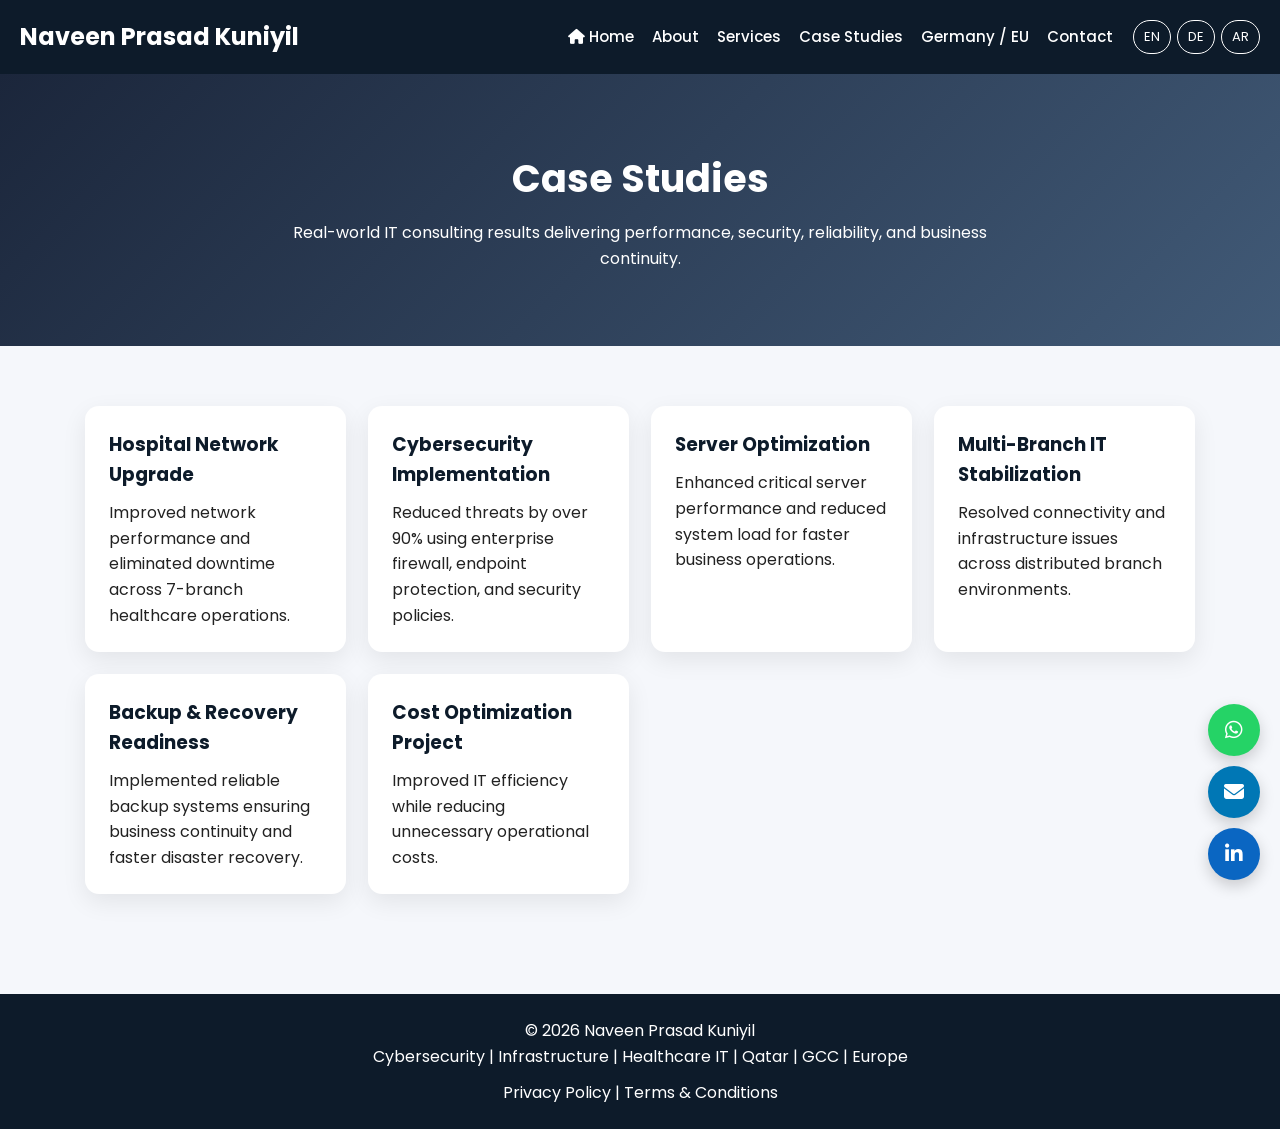
==== case-studies.html @ 9c6ae9d0 "Update case-studies.html" ====
<!DOCTYPE html>
<html lang="en">
<head>

<meta charset="UTF-8">
<meta name="viewport" content="width=device-width, initial-scale=1.0">

<title>Case Studies | Naveen Prasad Kuniyil</title>

<meta name="description" content="Real IT consulting case studies including cybersecurity, healthcare IT, and infrastructure projects.">

<link href="https://fonts.googleapis.com/css2?family=Poppins:wght@300;400;600;700&display=swap" rel="stylesheet">
<link rel="stylesheet" href="https://cdnjs.cloudflare.com/ajax/libs/font-awesome/6.5.0/css/all.min.css">

<!-- GOOGLE ANALYTICS -->
<script async src="https://www.googletagmanager.com/gtag/js?id=G-91E7ZZQW8B"></script>
<script>
window.dataLayer = window.da2026taLayer || [];
function gtag(){dataLayer.push(arguments);}
gtag('js', new Date());
gtag('config', 'G-91E7ZZQW8B');
</script>

<style>
*{
margin:0;
padding:0;
box-sizing:border-box;
font-family:Poppins,sans-serif;
}

body{
background:#f5f7fb;
color:#222;
line-height:1.6;
}

/* HEADER */
header{
background:#0d1b2a;
color:#fff;
padding:18px 20px;
display:flex;
justify-content:space-between;
align-items:center;
flex-wrap:wrap;
gap:15px;
}

.brand{
font-size:24px;
font-weight:700;
white-space:nowrap;
}

.header-right{
display:flex;
align-items:center;
gap:20px;
margin-left:auto;
}

nav{
display:flex;
align-items:center;
gap:18px;
}

nav a{
color:#fff;
text-decoration:none;
font-weight:500;
font-size:15px;
transition:0.3s;
}

nav a:hover{
color:#00b4d8;
}

.lang-switch{
display:flex;
gap:6px;
}

.lang-switch button{
background:transparent;
border:1px solid #fff;
color:#fff;
padding:6px 10px;
border-radius:20px;
cursor:pointer;
font-size:13px;
}

.lang-switch button:hover{
background:#fff;
color:#0d1b2a;
}

.menu-toggle{
display:none;
font-size:26px;
cursor:pointer;
color:#fff;
}

/* HERO */
.hero{
background:linear-gradient(135deg,#1b263b,#415a77);
color:#fff;
padding:75px 20px;
text-align:center;
}

.hero h1{
font-size:38px;
margin-bottom:10px;
}

.hero p{
max-width:760px;
margin:auto;
}

/* SECTION */
.section{
padding:60px 20px;
max-width:1150px;
margin:auto;
}

.cards{
display:grid;
grid-template-columns:repeat(auto-fit,minmax(260px,1fr));
gap:22px;
}

.card{
background:#fff;
padding:24px;
border-radius:14px;
box-shadow:0 8px 25px rgba(0,0,0,0.08);
}

.card h3{
margin-bottom:10px;
color:#0d1b2a;
}

/* FLOAT ICONS */
.float-icons{
position:fixed;
bottom:20px;
right:20px;
display:flex;
flex-direction:column;
gap:10px;
z-index:999;
}

.float-icons a{
width:52px;
height:52px;
display:flex;
align-items:center;
justify-content:center;
border-radius:50%;
color:#fff;
font-size:20px;
text-decoration:none;
box-shadow:0 6px 15px rgba(0,0,0,0.18);
}

.whatsapp{background:#25D366;}
.email{background:#0077b5;}
.linkedin{background:#0A66C2;}

/* FOOTER */
footer{
background:#0d1b2a;
color:#fff;
text-align:center;
padding:24px 20px;
margin-top:40px;
}

/* MOBILE */
@media(max-width:768px){

.menu-toggle{
display:block;
margin-left:auto;
}

.header-right{
width:100%;
display:block;
}

nav{
display:none;
flex-direction:column;
width:100%;
background:#0d1b2a;
padding:10px 0;
margin-top:10px;
}

nav.active{
display:flex;
}

nav a{
padding:10px;
text-align:center;
width:100%;
}

.lang-switch{
margin-top:10px;
justify-content:center;
}

.hero{
padding:55px 15px;
}

.hero h1{
font-size:28px;
}

.section{
padding:40px 15px;
}

.cards{
grid-template-columns:1fr;
}
}

/* RTL */
body[dir="rtl"]{
direction:rtl;
text-align:right;
}
</style>

</head>

<body>

<header>

<div class="brand">Naveen Prasad Kuniyil</div>

<div class="menu-toggle" onclick="toggleMenu()">
<i class="fas fa-bars"></i>
</div>

<div class="header-right">

<nav id="navMenu">
<a href="index.html"><i class="fas fa-home"></i> Home</a>
<a href="index.html#about">About</a>
<a href="services.html">Services</a>
<a href="case-studies.html">Case Studies</a>
<a href="germany.html">Germany / EU</a>
<a href="contact.html">Contact</a>
</nav>

<div class="lang-switch">
<button onclick="setLang('en')">EN</button>
<button onclick="setLang('de')">DE</button>
<button onclick="setLang('ar')">AR</button>
</div>

</div>

</header>

<!-- HERO -->
<section class="hero">

<h1>Case Studies</h1>

<p>
Real-world IT consulting results delivering performance,
security, reliability, and business continuity.
</p>

</section>

<!-- CASE STUDIES -->
<section class="section">

<div class="cards">

<div class="card">
<h3>Hospital Network Upgrade</h3>
<p>
Improved network performance and eliminated downtime across
7-branch healthcare operations.
</p>
</div>

<div class="card">
<h3>Cybersecurity Implementation</h3>
<p>
Reduced threats by over 90% using enterprise firewall,
endpoint protection, and security policies.
</p>
</div>

<div class="card">
<h3>Server Optimization</h3>
<p>
Enhanced critical server performance and reduced system load
for faster business operations.
</p>
</div>

<div class="card">
<h3>Multi-Branch IT Stabilization</h3>
<p>
Resolved connectivity and infrastructure issues across distributed
branch environments.
</p>
</div>

<div class="card">
<h3>Backup & Recovery Readiness</h3>
<p>
Implemented reliable backup systems ensuring business continuity
and faster disaster recovery.
</p>
</div>

<div class="card">
<h3>Cost Optimization Project</h3>
<p>
Improved IT efficiency while reducing unnecessary operational costs.
</p>
</div>

</div>

</section>

<!-- FLOAT ICONS -->
<div class="float-icons">

<a href="https://wa.me/97433990879?text=Hello%20I%20need%20IT%20consultation" target="_blank" class="whatsapp">
<i class="fab fa-whatsapp"></i>
</a>

<a href="mailto:nav_pra@outlook.com" class="email">
<i class="fas fa-envelope"></i>
</a>

<a href="https://www.linkedin.com/in/naveen-prasad-kuniyil-5967874" target="_blank" class="linkedin">
<i class="fab fa-linkedin-in"></i>
</a>

</div>

<footer>
<p>© 2026 Naveen Prasad Kuniyil</p>
<p>Cybersecurity | Infrastructure | Healthcare IT | Qatar | GCC | Europe</p>

<p style="margin-top:10px;">
<a href="privacy.html" style="color:#fff;text-decoration:none;">Privacy Policy</a> |
<a href="terms.html" style="color:#fff;text-decoration:none;">Terms & Conditions</a>
</p>
</footer>

<!-- TRANSLATE -->
<div id="google_translate_element" style="display:none;"></div>

<script>
function googleTranslateElementInit(){
new google.translate.TranslateElement(
{pageLanguage:'en'},
'google_translate_element'
);
}

function setLang(lang){
const interval=setInterval(()=>{
const select=document.querySelector(".goog-te-combo");
if(select){
select.value=lang;
select.dispatchEvent(new Event("change"));
clearInterval(interval);
}
},300);

document.body.dir=(lang==="ar")?"rtl":"ltr";
}

function toggleMenu(){
document.getElementById("navMenu").classList.toggle("active");
}
</script>

<script src="//translate.google.com/translate_a/element.js?cb=googleTranslateElementInit"></script>

</body>
</html>
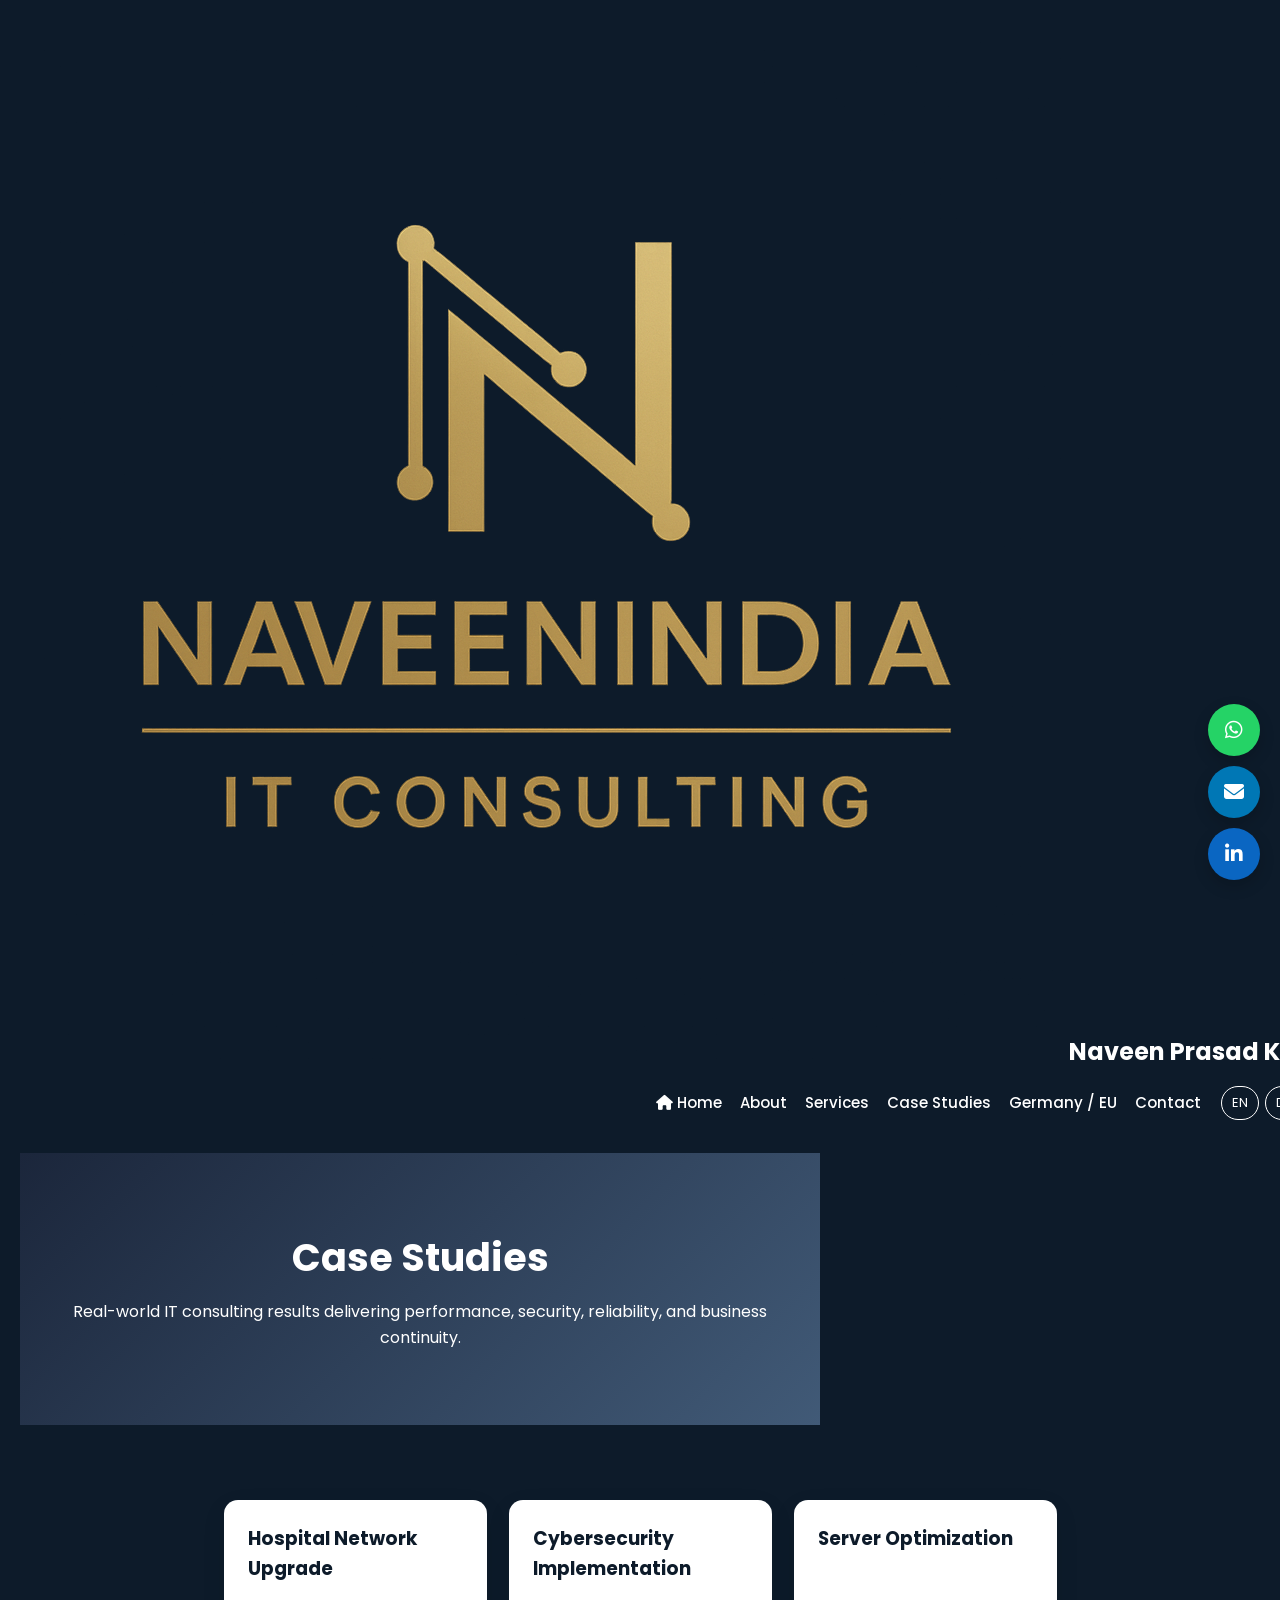
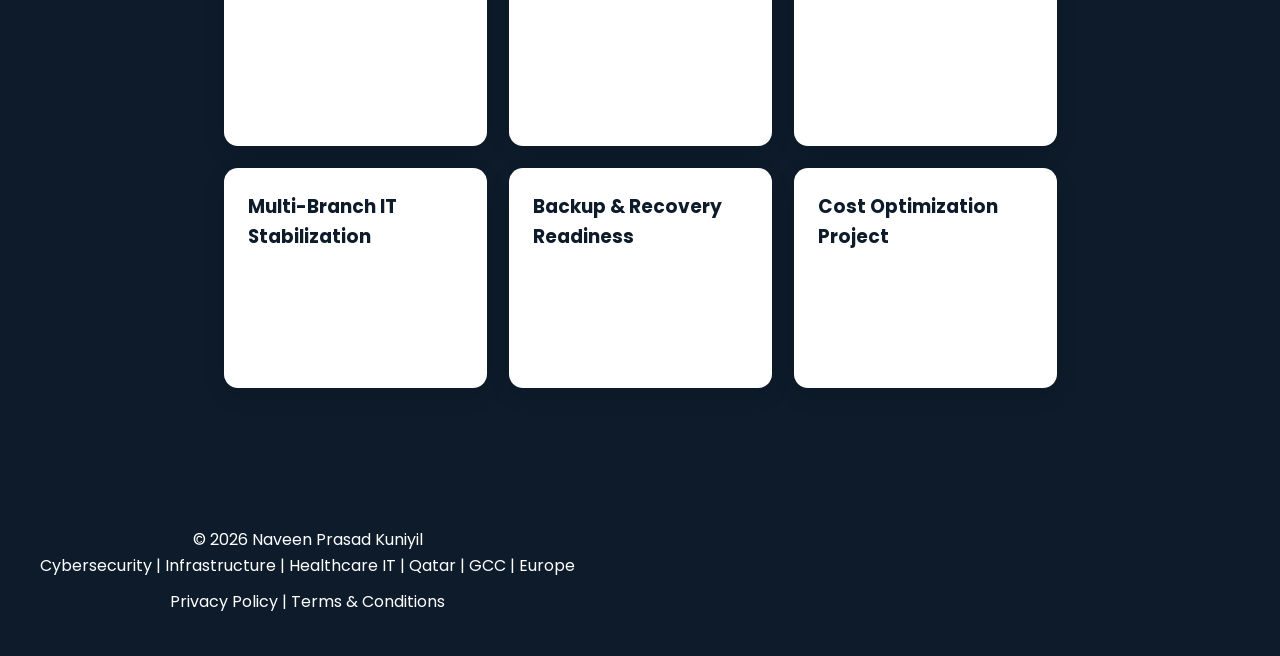
==== commit 936bb502: "Update case-studies.html" ====
--- a/case-studies.html
+++ b/case-studies.html
@@ -33,6 +33,19 @@
 background:#f5f7fb;
 color:#222;
 line-height:1.6;
+overflow-x:hidden;
+top:0 !important;
+}
+
+/* GOOGLE TRANSLATE HIDE FIX */
+.goog-te-banner-frame,
+.skiptranslate,
+.goog-te-gadget,
+.goog-te-combo,
+.goog-logo-link,
+.goog-te-balloon-frame,
+#google_translate_element{
+display:none !important;
 }
 
 /* HEADER */
@@ -252,7 +265,12 @@
 
 <header>
 
-<div class="brand">Naveen Prasad Kuniyil</div>
+<header>
+
+<div class="brand">
+<img src="naveenindia_logo.png" alt="Logo">
+<span>Naveen Prasad Kuniyil</span>
+</div>
 
 <div class="menu-toggle" onclick="toggleMenu()">
 <i class="fas fa-bars"></i>
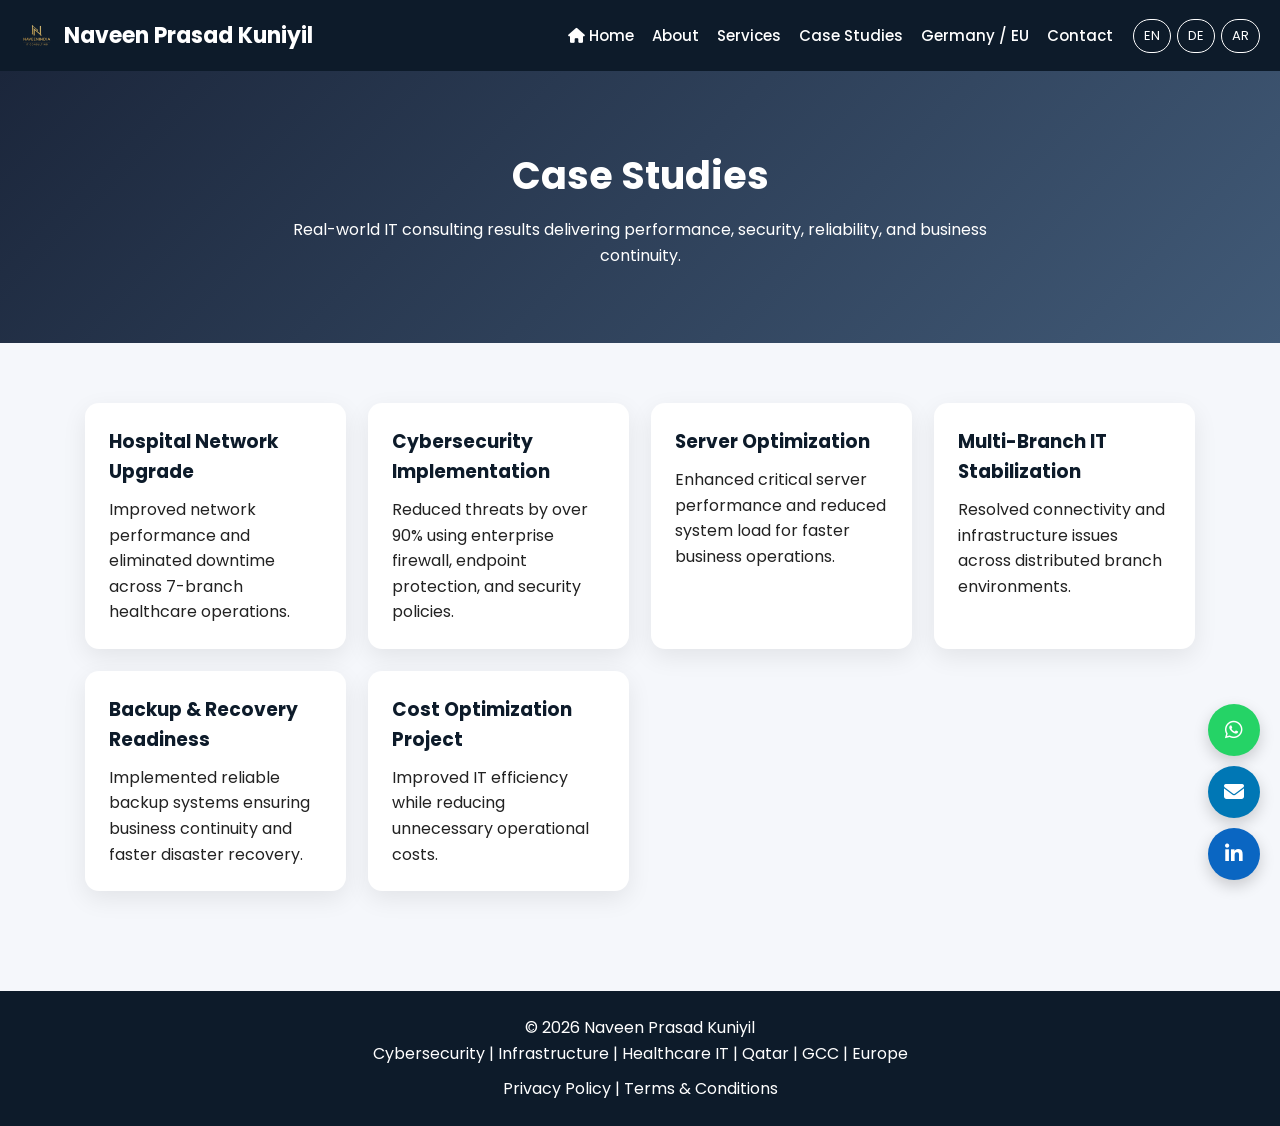
==== commit d5d62ad7: "Update case-studies.html" ====
--- a/case-studies.html
+++ b/case-studies.html
@@ -11,15 +11,6 @@
 
 <link href="https://fonts.googleapis.com/css2?family=Poppins:wght@300;400;600;700&display=swap" rel="stylesheet">
 <link rel="stylesheet" href="https://cdnjs.cloudflare.com/ajax/libs/font-awesome/6.5.0/css/all.min.css">
-
-<!-- GOOGLE ANALYTICS -->
-<script async src="https://www.googletagmanager.com/gtag/js?id=G-91E7ZZQW8B"></script>
-<script>
-window.dataLayer = window.da2026taLayer || [];
-function gtag(){dataLayer.push(arguments);}
-gtag('js', new Date());
-gtag('config', 'G-91E7ZZQW8B');
-</script>
 
 <style>
 *{
@@ -58,12 +49,22 @@
 align-items:center;
 flex-wrap:wrap;
 gap:15px;
+box-shadow:0 4px 15px rgba(0,0,0,.15);
 }
 
 .brand{
-font-size:24px;
+display:flex;
+align-items:center;
+gap:10px;
+font-size:22px;
 font-weight:700;
 white-space:nowrap;
+}
+
+.brand img{
+height:34px;
+width:auto;
+display:block;
 }
 
 .header-right{
@@ -84,7 +85,7 @@
 text-decoration:none;
 font-weight:500;
 font-size:15px;
-transition:0.3s;
+transition:.3s;
 }
 
 nav a:hover{
@@ -153,7 +154,7 @@
 background:#fff;
 padding:24px;
 border-radius:14px;
-box-shadow:0 8px 25px rgba(0,0,0,0.08);
+box-shadow:0 8px 25px rgba(0,0,0,.08);
 }
 
 .card h3{
@@ -182,7 +183,7 @@
 color:#fff;
 font-size:20px;
 text-decoration:none;
-box-shadow:0 6px 15px rgba(0,0,0,0.18);
+box-shadow:0 6px 15px rgba(0,0,0,.18);
 }
 
 .whatsapp{background:#25D366;}
@@ -250,6 +251,14 @@
 .cards{
 grid-template-columns:1fr;
 }
+
+.brand{
+font-size:18px;
+}
+
+.brand img{
+height:28px;
+}
 }
 
 /* RTL */
@@ -262,8 +271,6 @@
 </head>
 
 <body>
-
-<header>
 
 <header>
 
@@ -284,7 +291,7 @@
 <a href="services.html">Services</a>
 <a href="case-studies.html">Case Studies</a>
 <a href="germany.html">Germany / EU</a>
-<a href="contact.html">Contact</a>
+<a href="index.html#contact">Contact</a>
 </nav>
 
 <div class="lang-switch">
@@ -297,75 +304,52 @@
 
 </header>
 
-<!-- HERO -->
 <section class="hero">
-
 <h1>Case Studies</h1>
-
 <p>
 Real-world IT consulting results delivering performance,
 security, reliability, and business continuity.
 </p>
-
 </section>
 
-<!-- CASE STUDIES -->
 <section class="section">
 
 <div class="cards">
 
 <div class="card">
 <h3>Hospital Network Upgrade</h3>
-<p>
-Improved network performance and eliminated downtime across
-7-branch healthcare operations.
-</p>
+<p>Improved network performance and eliminated downtime across 7-branch healthcare operations.</p>
 </div>
 
 <div class="card">
 <h3>Cybersecurity Implementation</h3>
-<p>
-Reduced threats by over 90% using enterprise firewall,
-endpoint protection, and security policies.
-</p>
+<p>Reduced threats by over 90% using enterprise firewall, endpoint protection, and security policies.</p>
 </div>
 
 <div class="card">
 <h3>Server Optimization</h3>
-<p>
-Enhanced critical server performance and reduced system load
-for faster business operations.
-</p>
+<p>Enhanced critical server performance and reduced system load for faster business operations.</p>
 </div>
 
 <div class="card">
 <h3>Multi-Branch IT Stabilization</h3>
-<p>
-Resolved connectivity and infrastructure issues across distributed
-branch environments.
-</p>
+<p>Resolved connectivity and infrastructure issues across distributed branch environments.</p>
 </div>
 
 <div class="card">
 <h3>Backup & Recovery Readiness</h3>
-<p>
-Implemented reliable backup systems ensuring business continuity
-and faster disaster recovery.
-</p>
+<p>Implemented reliable backup systems ensuring business continuity and faster disaster recovery.</p>
 </div>
 
 <div class="card">
 <h3>Cost Optimization Project</h3>
-<p>
-Improved IT efficiency while reducing unnecessary operational costs.
-</p>
+<p>Improved IT efficiency while reducing unnecessary operational costs.</p>
 </div>
 
 </div>
 
 </section>
 
-<!-- FLOAT ICONS -->
 <div class="float-icons">
 
 <a href="https://wa.me/97433990879?text=Hello%20I%20need%20IT%20consultation" target="_blank" class="whatsapp">
@@ -392,8 +376,7 @@
 </p>
 </footer>
 
-<!-- TRANSLATE -->
-<div id="google_translate_element" style="display:none;"></div>
+<div id="google_translate_element"></div>
 
 <script>
 function googleTranslateElementInit(){
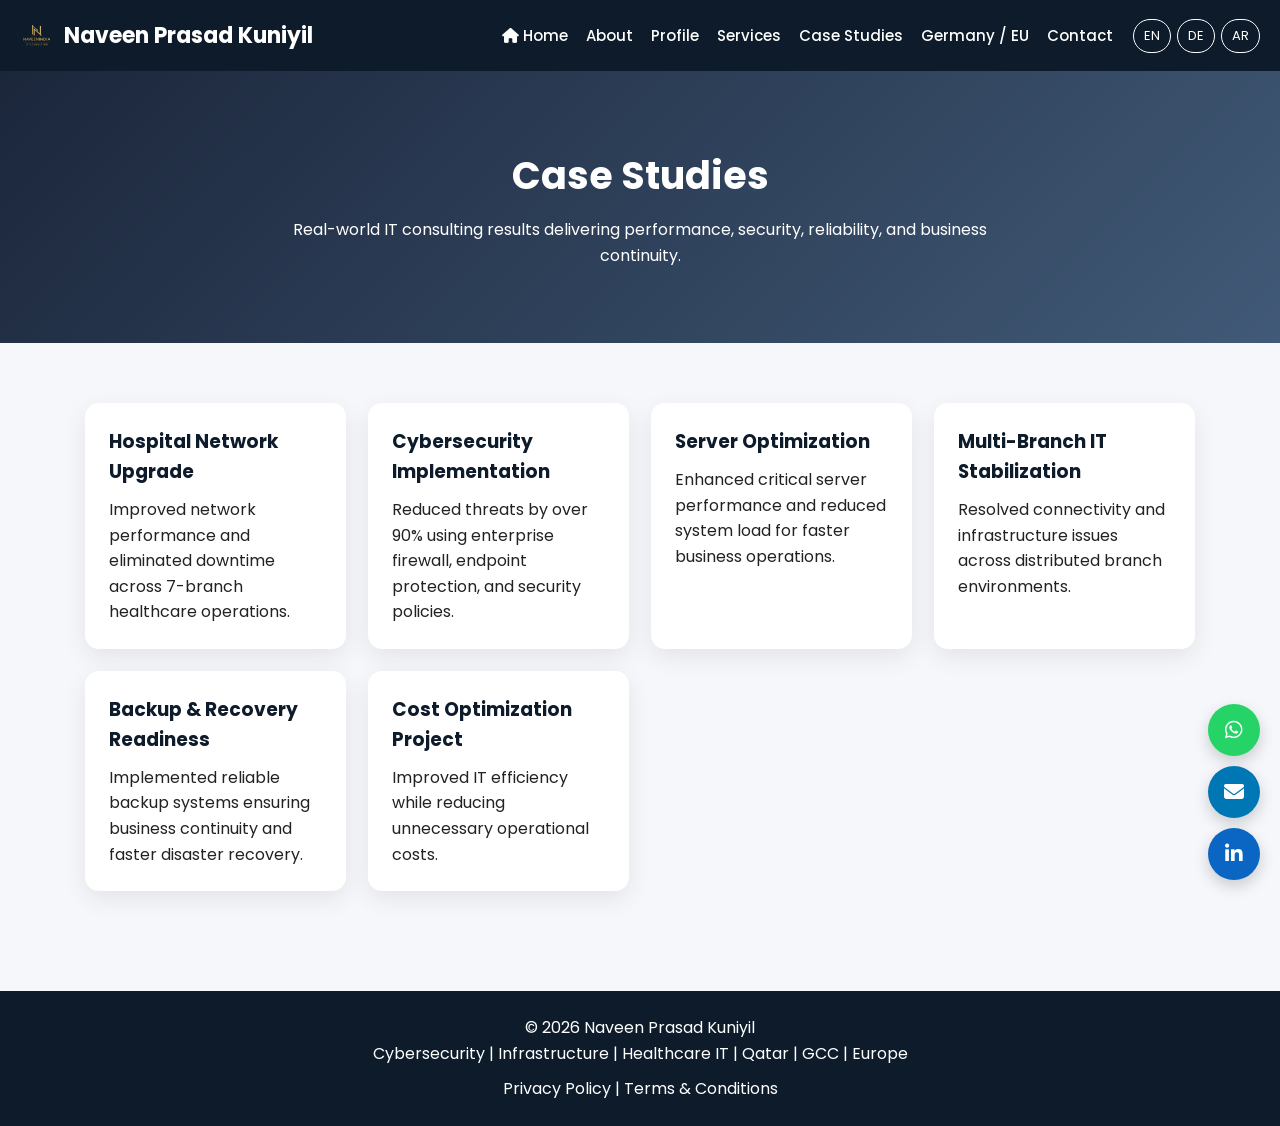
==== commit 0a7c216b: "Add files via upload" ====
--- a/case-studies.html
+++ b/case-studies.html
@@ -288,6 +288,7 @@
 <nav id="navMenu">
 <a href="index.html"><i class="fas fa-home"></i> Home</a>
 <a href="index.html#about">About</a>
+<a href="cv.html">Profile</a>
 <a href="services.html">Services</a>
 <a href="case-studies.html">Case Studies</a>
 <a href="germany.html">Germany / EU</a>
@@ -356,11 +357,11 @@
 <i class="fab fa-whatsapp"></i>
 </a>
 
-<a href="mailto:nav_pra@outlook.com" class="email">
+<a href="mailto:naveenprasad.naveen@gmail.com" class="email">
 <i class="fas fa-envelope"></i>
 </a>
 
-<a href="https://www.linkedin.com/in/naveen-prasad-kuniyil-5967874" target="_blank" class="linkedin">
+<a href="https://www.linkedin.com/in/naveen-prasad-5967874" target="_blank" class="linkedin">
 <i class="fab fa-linkedin-in"></i>
 </a>
 
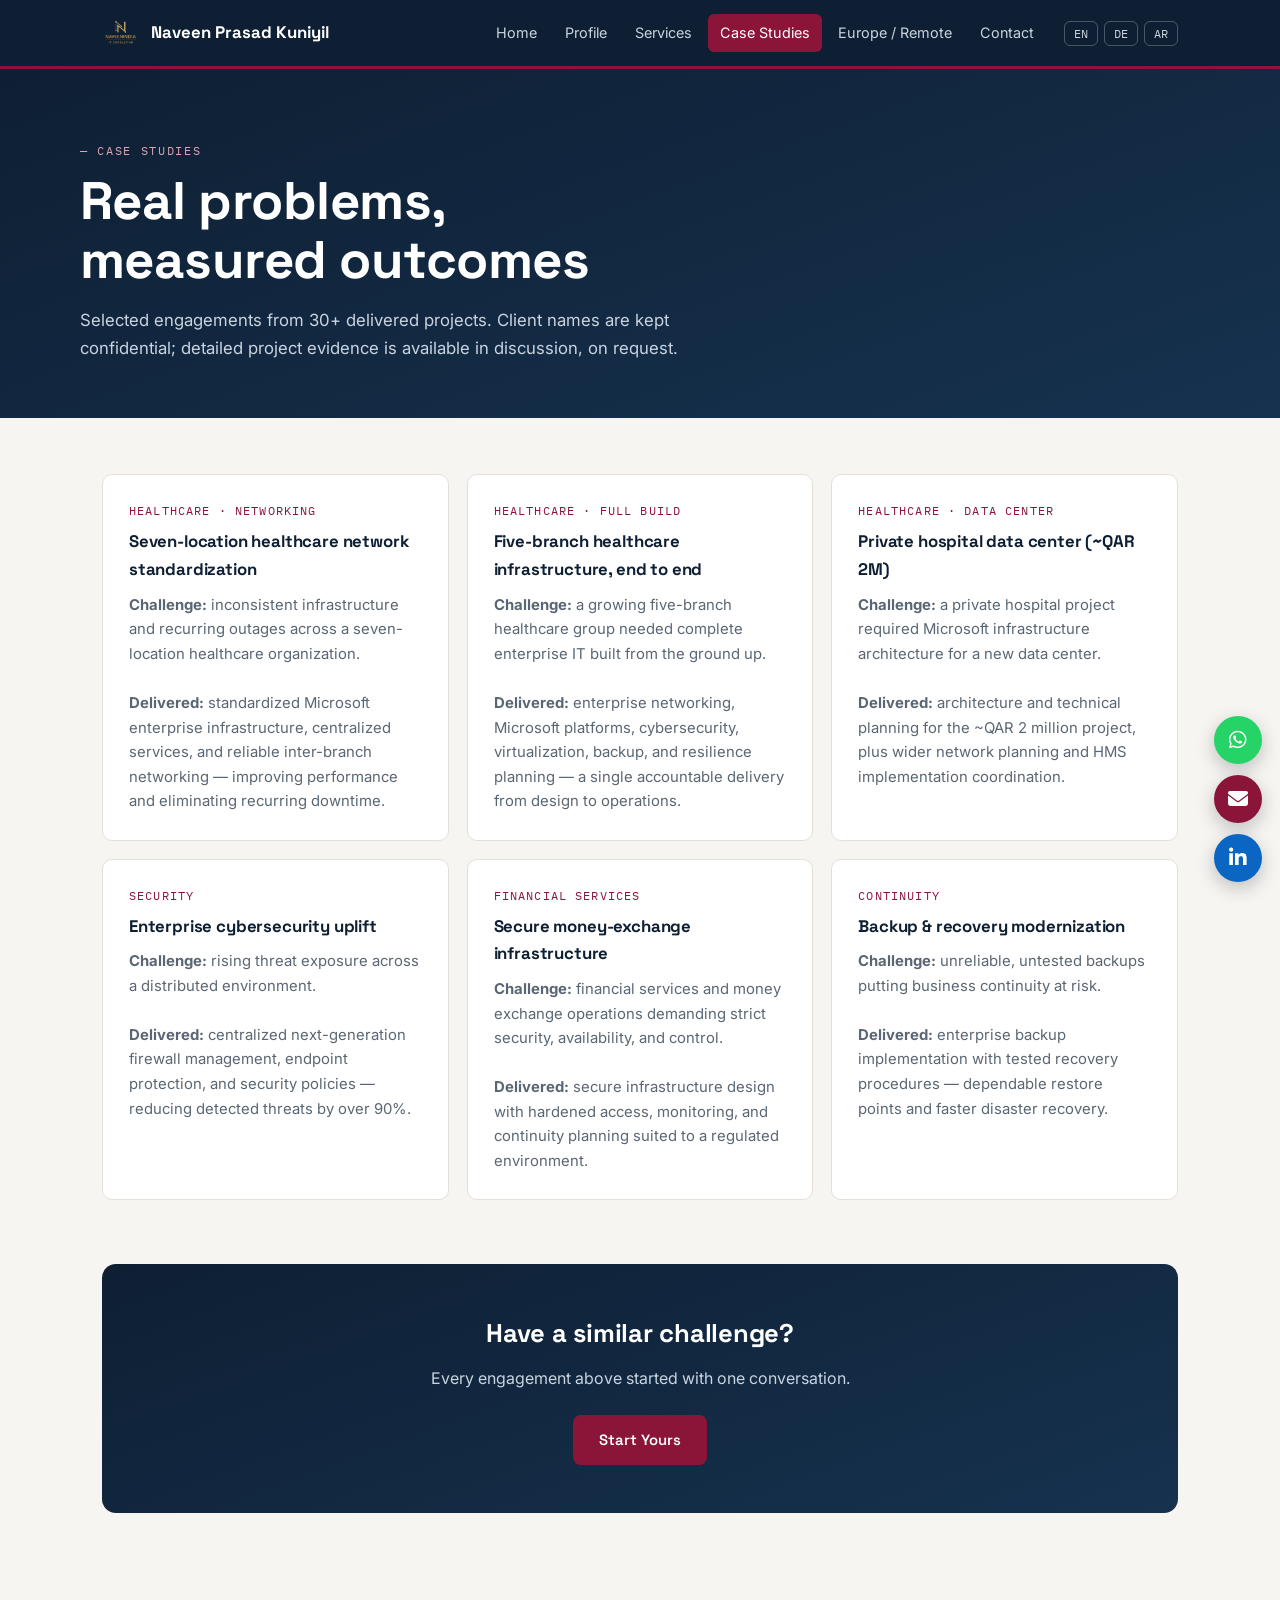
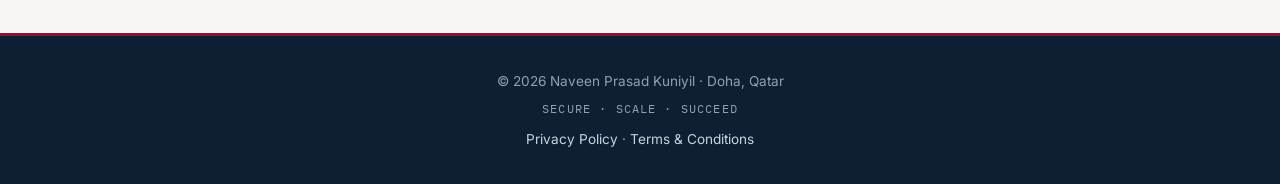
==== commit bfedbd2f: "Add files via upload" ====
--- a/case-studies.html
+++ b/case-studies.html
@@ -1,410 +1,99 @@
 <!DOCTYPE html>
 <html lang="en">
 <head>
-
 <meta charset="UTF-8">
 <meta name="viewport" content="width=device-width, initial-scale=1.0">
-
-<title>Case Studies | Naveen Prasad Kuniyil</title>
-
-<meta name="description" content="Real IT consulting case studies including cybersecurity, healthcare IT, and infrastructure projects.">
-
-<link href="https://fonts.googleapis.com/css2?family=Poppins:wght@300;400;600;700&display=swap" rel="stylesheet">
+<title>Case Studies | Naveen Prasad Kuniyil | IT Consulting Qatar</title>
+<meta name="description" content="Selected IT consulting case studies: healthcare network standardization, hospital data center architecture, cybersecurity uplift, and disaster recovery modernization in Qatar.">
+<meta name="keywords" content="IT case studies Qatar, healthcare IT projects, cybersecurity implementation, data center project Qatar, disaster recovery case study">
+<link rel="preconnect" href="https://fonts.googleapis.com">
+<link href="https://fonts.googleapis.com/css2?family=Space+Grotesk:wght@500;600;700&family=Inter:wght@400;500;600&family=IBM+Plex+Mono:wght@400;500&display=swap" rel="stylesheet">
 <link rel="stylesheet" href="https://cdnjs.cloudflare.com/ajax/libs/font-awesome/6.5.0/css/all.min.css">
-
-<style>
-*{
-margin:0;
-padding:0;
-box-sizing:border-box;
-font-family:Poppins,sans-serif;
-}
-
-body{
-background:#f5f7fb;
-color:#222;
-line-height:1.6;
-overflow-x:hidden;
-top:0 !important;
-}
-
-/* GOOGLE TRANSLATE HIDE FIX */
-.goog-te-banner-frame,
-.skiptranslate,
-.goog-te-gadget,
-.goog-te-combo,
-.goog-logo-link,
-.goog-te-balloon-frame,
-#google_translate_element{
-display:none !important;
-}
-
-/* HEADER */
-header{
-background:#0d1b2a;
-color:#fff;
-padding:18px 20px;
-display:flex;
-justify-content:space-between;
-align-items:center;
-flex-wrap:wrap;
-gap:15px;
-box-shadow:0 4px 15px rgba(0,0,0,.15);
-}
-
-.brand{
-display:flex;
-align-items:center;
-gap:10px;
-font-size:22px;
-font-weight:700;
-white-space:nowrap;
-}
-
-.brand img{
-height:34px;
-width:auto;
-display:block;
-}
-
-.header-right{
-display:flex;
-align-items:center;
-gap:20px;
-margin-left:auto;
-}
-
-nav{
-display:flex;
-align-items:center;
-gap:18px;
-}
-
-nav a{
-color:#fff;
-text-decoration:none;
-font-weight:500;
-font-size:15px;
-transition:.3s;
-}
-
-nav a:hover{
-color:#00b4d8;
-}
-
-.lang-switch{
-display:flex;
-gap:6px;
-}
-
-.lang-switch button{
-background:transparent;
-border:1px solid #fff;
-color:#fff;
-padding:6px 10px;
-border-radius:20px;
-cursor:pointer;
-font-size:13px;
-}
-
-.lang-switch button:hover{
-background:#fff;
-color:#0d1b2a;
-}
-
-.menu-toggle{
-display:none;
-font-size:26px;
-cursor:pointer;
-color:#fff;
-}
-
-/* HERO */
-.hero{
-background:linear-gradient(135deg,#1b263b,#415a77);
-color:#fff;
-padding:75px 20px;
-text-align:center;
-}
-
-.hero h1{
-font-size:38px;
-margin-bottom:10px;
-}
-
-.hero p{
-max-width:760px;
-margin:auto;
-}
-
-/* SECTION */
-.section{
-padding:60px 20px;
-max-width:1150px;
-margin:auto;
-}
-
-.cards{
-display:grid;
-grid-template-columns:repeat(auto-fit,minmax(260px,1fr));
-gap:22px;
-}
-
-.card{
-background:#fff;
-padding:24px;
-border-radius:14px;
-box-shadow:0 8px 25px rgba(0,0,0,.08);
-}
-
-.card h3{
-margin-bottom:10px;
-color:#0d1b2a;
-}
-
-/* FLOAT ICONS */
-.float-icons{
-position:fixed;
-bottom:20px;
-right:20px;
-display:flex;
-flex-direction:column;
-gap:10px;
-z-index:999;
-}
-
-.float-icons a{
-width:52px;
-height:52px;
-display:flex;
-align-items:center;
-justify-content:center;
-border-radius:50%;
-color:#fff;
-font-size:20px;
-text-decoration:none;
-box-shadow:0 6px 15px rgba(0,0,0,.18);
-}
-
-.whatsapp{background:#25D366;}
-.email{background:#0077b5;}
-.linkedin{background:#0A66C2;}
-
-/* FOOTER */
-footer{
-background:#0d1b2a;
-color:#fff;
-text-align:center;
-padding:24px 20px;
-margin-top:40px;
-}
-
-/* MOBILE */
-@media(max-width:768px){
-
-.menu-toggle{
-display:block;
-margin-left:auto;
-}
-
-.header-right{
-width:100%;
-display:block;
-}
-
-nav{
-display:none;
-flex-direction:column;
-width:100%;
-background:#0d1b2a;
-padding:10px 0;
-margin-top:10px;
-}
-
-nav.active{
-display:flex;
-}
-
-nav a{
-padding:10px;
-text-align:center;
-width:100%;
-}
-
-.lang-switch{
-margin-top:10px;
-justify-content:center;
-}
-
-.hero{
-padding:55px 15px;
-}
-
-.hero h1{
-font-size:28px;
-}
-
-.section{
-padding:40px 15px;
-}
-
-.cards{
-grid-template-columns:1fr;
-}
-
-.brand{
-font-size:18px;
-}
-
-.brand img{
-height:28px;
-}
-}
-
-/* RTL */
-body[dir="rtl"]{
-direction:rtl;
-text-align:right;
-}
-</style>
-
+<link rel="stylesheet" href="style.css">
 </head>
-
 <body>
-
-<header>
-
-<div class="brand">
-<img src="naveenindia_logo.png" alt="Logo">
-<span>Naveen Prasad Kuniyil</span>
-</div>
-
-<div class="menu-toggle" onclick="toggleMenu()">
-<i class="fas fa-bars"></i>
-</div>
-
-<div class="header-right">
-
-<nav id="navMenu">
-<a href="index.html"><i class="fas fa-home"></i> Home</a>
-<a href="index.html#about">About</a>
+<header class="site">
+<div class="nav">
+<a class="brand" href="index.html"><img src="naveenindia_logo.png" alt="Naveen India logo"> Naveen Prasad Kuniyil</a>
+<button class="menu-btn" onclick="toggleMenu()" aria-label="Menu"><i class="fas fa-bars"></i></button>
+<nav class="nav-links" id="navMenu">
+<a href="index.html">Home</a>
 <a href="cv.html">Profile</a>
 <a href="services.html">Services</a>
-<a href="case-studies.html">Case Studies</a>
-<a href="germany.html">Germany / EU</a>
-<a href="index.html#contact">Contact</a>
+<a href="case-studies.html" class="active">Case Studies</a>
+<a href="germany.html">Europe / Remote</a>
+<a href="contact.html">Contact</a>
 </nav>
-
 <div class="lang-switch">
 <button onclick="setLang('en')">EN</button>
 <button onclick="setLang('de')">DE</button>
 <button onclick="setLang('ar')">AR</button>
 </div>
+</div>
+</header>
+
+<div class="hero">
+<div class="hero-inner">
+<span class="eyebrow">Case studies</span>
+<h1>Real problems, measured outcomes</h1>
+<p class="lead">Selected engagements from 30+ delivered projects. Client names are kept confidential; detailed project evidence is available in discussion, on request.</p>
+</div>
+</div>
+
+<main>
+
+<section>
+<div class="grid">
+
+<div class="card"><span class="tag">Healthcare · Networking</span><h3>Seven-location healthcare network standardization</h3><p><strong>Challenge:</strong> inconsistent infrastructure and recurring outages across a seven-location healthcare organization.<br><br><strong>Delivered:</strong> standardized Microsoft enterprise infrastructure, centralized services, and reliable inter-branch networking — improving performance and eliminating recurring downtime.</p></div>
+
+<div class="card"><span class="tag">Healthcare · Full build</span><h3>Five-branch healthcare infrastructure, end to end</h3><p><strong>Challenge:</strong> a growing five-branch healthcare group needed complete enterprise IT built from the ground up.<br><br><strong>Delivered:</strong> enterprise networking, Microsoft platforms, cybersecurity, virtualization, backup, and resilience planning — a single accountable delivery from design to operations.</p></div>
+
+<div class="card"><span class="tag">Healthcare · Data center</span><h3>Private hospital data center (~QAR 2M)</h3><p><strong>Challenge:</strong> a private hospital project required Microsoft infrastructure architecture for a new data center.<br><br><strong>Delivered:</strong> architecture and technical planning for the ~QAR 2 million project, plus wider network planning and HMS implementation coordination.</p></div>
+
+<div class="card"><span class="tag">Security</span><h3>Enterprise cybersecurity uplift</h3><p><strong>Challenge:</strong> rising threat exposure across a distributed environment.<br><br><strong>Delivered:</strong> centralized next-generation firewall management, endpoint protection, and security policies — reducing detected threats by over 90%.</p></div>
+
+<div class="card"><span class="tag">Financial services</span><h3>Secure money-exchange infrastructure</h3><p><strong>Challenge:</strong> financial services and money exchange operations demanding strict security, availability, and control.<br><br><strong>Delivered:</strong> secure infrastructure design with hardened access, monitoring, and continuity planning suited to a regulated environment.</p></div>
+
+<div class="card"><span class="tag">Continuity</span><h3>Backup &amp; recovery modernization</h3><p><strong>Challenge:</strong> unreliable, untested backups putting business continuity at risk.<br><br><strong>Delivered:</strong> enterprise backup implementation with tested recovery procedures — dependable restore points and faster disaster recovery.</p></div>
 
 </div>
-
-</header>
-
-<section class="hero">
-<h1>Case Studies</h1>
-<p>
-Real-world IT consulting results delivering performance,
-security, reliability, and business continuity.
-</p>
 </section>
 
-<section class="section">
-
-<div class="cards">
-
-<div class="card">
-<h3>Hospital Network Upgrade</h3>
-<p>Improved network performance and eliminated downtime across 7-branch healthcare operations.</p>
+<section>
+<div class="cta-band">
+<h2>Have a similar challenge?</h2>
+<p>Every engagement above started with one conversation.</p>
+<a class="btn btn-maroon" href="https://calendly.com/naveenprasad-naveen/30min" target="_blank" rel="noopener">Start Yours</a>
 </div>
-
-<div class="card">
-<h3>Cybersecurity Implementation</h3>
-<p>Reduced threats by over 90% using enterprise firewall, endpoint protection, and security policies.</p>
-</div>
-
-<div class="card">
-<h3>Server Optimization</h3>
-<p>Enhanced critical server performance and reduced system load for faster business operations.</p>
-</div>
-
-<div class="card">
-<h3>Multi-Branch IT Stabilization</h3>
-<p>Resolved connectivity and infrastructure issues across distributed branch environments.</p>
-</div>
-
-<div class="card">
-<h3>Backup & Recovery Readiness</h3>
-<p>Implemented reliable backup systems ensuring business continuity and faster disaster recovery.</p>
-</div>
-
-<div class="card">
-<h3>Cost Optimization Project</h3>
-<p>Improved IT efficiency while reducing unnecessary operational costs.</p>
-</div>
-
-</div>
-
 </section>
 
+</main>
 <div class="float-icons">
-
-<a href="https://wa.me/97433990879?text=Hello%20I%20need%20IT%20consultation" target="_blank" class="whatsapp">
-<i class="fab fa-whatsapp"></i>
-</a>
-
-<a href="mailto:naveenprasad.naveen@gmail.com" class="email">
-<i class="fas fa-envelope"></i>
-</a>
-
-<a href="https://www.linkedin.com/in/naveen-prasad-5967874" target="_blank" class="linkedin">
-<i class="fab fa-linkedin-in"></i>
-</a>
-
+<a href="https://wa.me/97433990879?text=Hello%20I%20need%20IT%20consultation" target="_blank" rel="noopener" class="whatsapp" aria-label="WhatsApp"><i class="fab fa-whatsapp"></i></a>
+<a href="mailto:naveenprasad.naveen@gmail.com" class="email" aria-label="Email"><i class="fas fa-envelope"></i></a>
+<a href="https://www.linkedin.com/in/naveen-prasad-kuniyil" target="_blank" rel="noopener" class="linkedin" aria-label="LinkedIn"><i class="fab fa-linkedin-in"></i></a>
 </div>
-
-<footer>
-<p>© 2026 Naveen Prasad Kuniyil</p>
-<p>Cybersecurity | Infrastructure | Healthcare IT | Qatar | GCC | Europe</p>
-
-<p style="margin-top:10px;">
-<a href="privacy.html" style="color:#fff;text-decoration:none;">Privacy Policy</a> |
-<a href="terms.html" style="color:#fff;text-decoration:none;">Terms & Conditions</a>
-</p>
+<footer class="site">
+<p>© 2026 Naveen Prasad Kuniyil · Doha, Qatar</p>
+<p class="foot-tag">SECURE · SCALE · SUCCEED</p>
+<p style="margin-top:10px;"><a href="privacy.html">Privacy Policy</a> · <a href="terms.html">Terms &amp; Conditions</a></p>
 </footer>
 
-<div id="google_translate_element"></div>
-
+<div id="google_translate_element" style="display:none;"></div>
 <script>
 function googleTranslateElementInit(){
-new google.translate.TranslateElement(
-{pageLanguage:'en'},
-'google_translate_element'
-);
+new google.translate.TranslateElement({pageLanguage:'en'},'google_translate_element');
 }
-
 function setLang(lang){
 const interval=setInterval(()=>{
 const select=document.querySelector(".goog-te-combo");
-if(select){
-select.value=lang;
-select.dispatchEvent(new Event("change"));
-clearInterval(interval);
-}
+if(select){select.value=lang;select.dispatchEvent(new Event("change"));clearInterval(interval);}
 },300);
-
 document.body.dir=(lang==="ar")?"rtl":"ltr";
 }
-
-function toggleMenu(){
-document.getElementById("navMenu").classList.toggle("active");
-}
+function toggleMenu(){document.getElementById("navMenu").classList.toggle("open");}
 </script>
-
 <script src="//translate.google.com/translate_a/element.js?cb=googleTranslateElementInit"></script>
 
 </body>
--- a/style.css
+++ b/style.css
@@ -0,0 +1,220 @@
+/* ============================================================
+   naveenindia.com — shared stylesheet
+   Palette: ink navy / Qatar maroon / warm sand
+   Type: Space Grotesk (display) · Inter (body) · IBM Plex Mono (labels)
+   ============================================================ */
+:root{
+  --ink:#0E1F33;
+  --ink-2:#16324F;
+  --maroon:#8A1538;
+  --maroon-soft:#F3E6EA;
+  --sand:#F7F5F1;
+  --card:#FFFFFF;
+  --text:#22303E;
+  --muted:#5A6673;
+  --line:#E4E0D8;
+  --radius:10px;
+}
+*{margin:0;padding:0;box-sizing:border-box}
+html{scroll-behavior:smooth}
+body{
+  font-family:'Inter',system-ui,sans-serif;
+  background:var(--sand);
+  color:var(--text);
+  line-height:1.65;
+  font-size:16px;
+  overflow-x:hidden;
+  top:0 !important;
+}
+h1,h2,h3,.display{font-family:'Space Grotesk',sans-serif;letter-spacing:-.01em}
+a{color:var(--maroon);text-decoration:none}
+a:hover{text-decoration:underline}
+img{max-width:100%}
+
+/* Google Translate chrome hidden */
+.goog-te-banner-frame,.skiptranslate,.goog-te-gadget,.goog-te-combo,
+.goog-logo-link,.goog-te-balloon-frame,#google_translate_element{display:none !important}
+
+/* ---------- header ---------- */
+header.site{
+  background:var(--ink);
+  color:#fff;
+  position:sticky;top:0;z-index:999;
+  border-bottom:3px solid var(--maroon);
+}
+.nav{
+  max-width:1120px;margin:0 auto;padding:14px 22px;
+  display:flex;align-items:center;gap:18px;flex-wrap:wrap;
+}
+.brand{display:flex;align-items:center;gap:11px;color:#fff;font-family:'Space Grotesk';font-weight:700;font-size:1.05rem}
+.brand:hover{text-decoration:none}
+.brand img{height:38px;width:auto}
+.nav-links{display:flex;gap:4px;margin-left:auto;flex-wrap:wrap}
+.nav-links a{
+  color:#C9D4E0;font-size:.9rem;padding:7px 12px;border-radius:6px;
+}
+.nav-links a:hover{color:#fff;background:rgba(255,255,255,.08);text-decoration:none}
+.nav-links a.active{color:#fff;background:var(--maroon)}
+.lang-switch{display:flex;gap:6px}
+.lang-switch button{
+  background:transparent;color:#C9D4E0;border:1px solid rgba(255,255,255,.25);
+  border-radius:6px;padding:4px 9px;font-size:.75rem;cursor:pointer;
+  font-family:'IBM Plex Mono',monospace;
+}
+.lang-switch button:hover{color:#fff;border-color:#fff}
+.menu-btn{display:none;background:none;border:none;color:#fff;font-size:1.4rem;cursor:pointer;margin-left:auto}
+
+/* ---------- hero ---------- */
+.hero{
+  background:linear-gradient(160deg,var(--ink) 0%,var(--ink-2) 100%);
+  color:#fff;padding:72px 22px 56px;
+}
+.hero-inner{max-width:1120px;margin:0 auto}
+.hero .eyebrow{color:#D9A5B4}
+.hero h1{font-size:clamp(2rem,5vw,3.3rem);line-height:1.12;max-width:16ch}
+.hero p.lead{color:#C9D4E0;max-width:60ch;margin-top:18px;font-size:1.05rem}
+.hero .cta{margin-top:30px;display:flex;gap:12px;flex-wrap:wrap}
+.hero img.photo{
+  width:132px;height:132px;border-radius:50%;object-fit:cover;
+  border:3px solid var(--maroon);margin-bottom:22px;
+}
+
+/* status line — signature element */
+.statusline{
+  background:var(--ink);
+  border-top:1px solid rgba(255,255,255,.12);
+  padding:0 22px;
+}
+.statusline .row{
+  max-width:1120px;margin:0 auto;display:flex;flex-wrap:wrap;
+}
+.statusline .cell{
+  font-family:'IBM Plex Mono',monospace;font-size:.8rem;color:#C9D4E0;
+  padding:13px 26px 13px 0;display:flex;align-items:baseline;gap:8px;
+}
+.statusline .cell b{color:#fff;font-size:1.05rem;font-weight:600}
+.statusline .cell::before{content:"▸";color:var(--maroon);}
+
+/* ---------- layout ---------- */
+main{max-width:1120px;margin:0 auto;padding:56px 22px}
+section{margin-bottom:64px}
+.eyebrow{
+  font-family:'IBM Plex Mono',monospace;font-size:.75rem;letter-spacing:.14em;
+  text-transform:uppercase;color:var(--maroon);display:block;margin-bottom:10px;
+}
+.eyebrow::before{content:"— "}
+h2.section-title{font-size:1.7rem;color:var(--ink);margin-bottom:22px}
+.intro{max-width:70ch;color:var(--muted)}
+
+/* buttons */
+.btn{
+  display:inline-block;padding:13px 26px;border-radius:8px;font-weight:600;
+  font-size:.93rem;font-family:'Space Grotesk';cursor:pointer;border:none;
+}
+.btn-maroon{background:var(--maroon);color:#fff}
+.btn-maroon:hover{background:#6E0F2C;text-decoration:none}
+.btn-ghost{border:1.5px solid rgba(255,255,255,.5);color:#fff;background:transparent}
+.btn-ghost:hover{background:rgba(255,255,255,.1);text-decoration:none}
+.btn-ink{background:var(--ink);color:#fff}
+.btn-ink:hover{background:var(--ink-2);text-decoration:none}
+
+/* cards */
+.grid{display:grid;grid-template-columns:repeat(auto-fit,minmax(280px,1fr));gap:18px}
+.grid-3{display:grid;grid-template-columns:repeat(auto-fit,minmax(240px,1fr));gap:18px}
+.card{
+  background:var(--card);border:1px solid var(--line);border-radius:var(--radius);
+  padding:26px;transition:transform .15s ease,box-shadow .15s ease;
+}
+.card:hover{transform:translateY(-2px);box-shadow:0 10px 24px rgba(14,31,51,.07)}
+.card h3{color:var(--ink);font-size:1.05rem;margin-bottom:9px}
+.card p,.card li{color:var(--muted);font-size:.93rem}
+.card ul{padding-left:18px}
+.card li{margin-bottom:6px}
+.card .tag{
+  font-family:'IBM Plex Mono',monospace;font-size:.72rem;color:var(--maroon);
+  letter-spacing:.1em;text-transform:uppercase;display:block;margin-bottom:8px;
+}
+
+/* experience timeline */
+.job{
+  background:var(--card);border:1px solid var(--line);border-left:4px solid var(--maroon);
+  border-radius:var(--radius);padding:26px;margin-bottom:18px;
+}
+.job .head{display:flex;justify-content:space-between;flex-wrap:wrap;gap:8px}
+.job h3{color:var(--ink);font-size:1.08rem}
+.job .dates{font-family:'IBM Plex Mono',monospace;font-size:.78rem;color:var(--maroon);white-space:nowrap;padding-top:4px}
+.job .org{color:var(--muted);font-size:.9rem;margin:2px 0 14px}
+.job ul{padding-left:19px}
+.job li{margin-bottom:7px;font-size:.94rem;color:var(--text)}
+
+/* pills */
+.pill-list{display:flex;flex-wrap:wrap;gap:9px}
+.pill{
+  background:var(--card);border:1px solid var(--line);color:var(--ink);
+  border-radius:999px;padding:7px 15px;font-size:.84rem;font-weight:500;
+}
+
+/* sector strip */
+.sectors{display:flex;flex-wrap:wrap;gap:12px}
+.sectors span{
+  font-family:'IBM Plex Mono',monospace;font-size:.8rem;letter-spacing:.06em;
+  border:1px solid var(--line);background:var(--card);color:var(--muted);
+  padding:9px 16px;border-radius:6px;
+}
+
+/* CTA band */
+.cta-band{
+  background:linear-gradient(160deg,var(--ink) 0%,var(--ink-2) 100%);
+  color:#fff;border-radius:14px;padding:48px 34px;text-align:center;
+}
+.cta-band h2{font-size:1.6rem;margin-bottom:10px}
+.cta-band p{color:#C9D4E0;margin-bottom:24px;max-width:60ch;margin-left:auto;margin-right:auto}
+
+/* contact page */
+.contact-form input,.contact-form textarea{
+  width:100%;padding:14px;margin-bottom:14px;border:1px solid var(--line);
+  border-radius:8px;font-family:'Inter';font-size:.95rem;background:#fff;color:var(--text);
+}
+.contact-form input:focus,.contact-form textarea:focus{outline:2px solid var(--maroon);border-color:transparent}
+.contact-form textarea{min-height:150px;resize:vertical}
+iframe.calendly{width:100%;height:680px;border:1px solid var(--line);border-radius:var(--radius);background:#fff}
+#status{font-family:'IBM Plex Mono',monospace;font-size:.82rem;color:var(--maroon);margin-top:4px}
+
+/* float icons */
+.float-icons{position:fixed;right:18px;bottom:18px;display:flex;flex-direction:column;gap:11px;z-index:998}
+.float-icons a{
+  width:48px;height:48px;border-radius:50%;display:flex;align-items:center;justify-content:center;
+  color:#fff;font-size:1.25rem;box-shadow:0 6px 18px rgba(14,31,51,.25);
+}
+.float-icons a:hover{text-decoration:none;transform:scale(1.07)}
+.float-icons .whatsapp{background:#25D366}
+.float-icons .email{background:var(--maroon)}
+.float-icons .linkedin{background:#0A66C2}
+
+/* footer */
+footer.site{
+  background:var(--ink);color:#8FA1B3;text-align:center;
+  padding:34px 22px;font-size:.85rem;border-top:3px solid var(--maroon);
+}
+footer.site .foot-tag{font-family:'IBM Plex Mono',monospace;font-size:.72rem;letter-spacing:.1em;margin-top:6px}
+footer.site a{color:#C9D4E0}
+
+/* accessibility & motion */
+:focus-visible{outline:2px solid var(--maroon);outline-offset:2px}
+@media (prefers-reduced-motion:reduce){
+  *,*::before,*::after{animation:none !important;transition:none !important}
+  html{scroll-behavior:auto}
+}
+
+/* ---------- responsive ---------- */
+@media(max-width:840px){
+  .menu-btn{display:block}
+  .nav-links{
+    display:none;flex-direction:column;width:100%;gap:2px;padding-top:8px;
+  }
+  .nav-links.open{display:flex}
+  .nav-links a{padding:11px 12px}
+  .lang-switch{margin-left:0}
+  .statusline .cell{padding:10px 18px 10px 0}
+  .hero{padding:52px 22px 42px}
+}
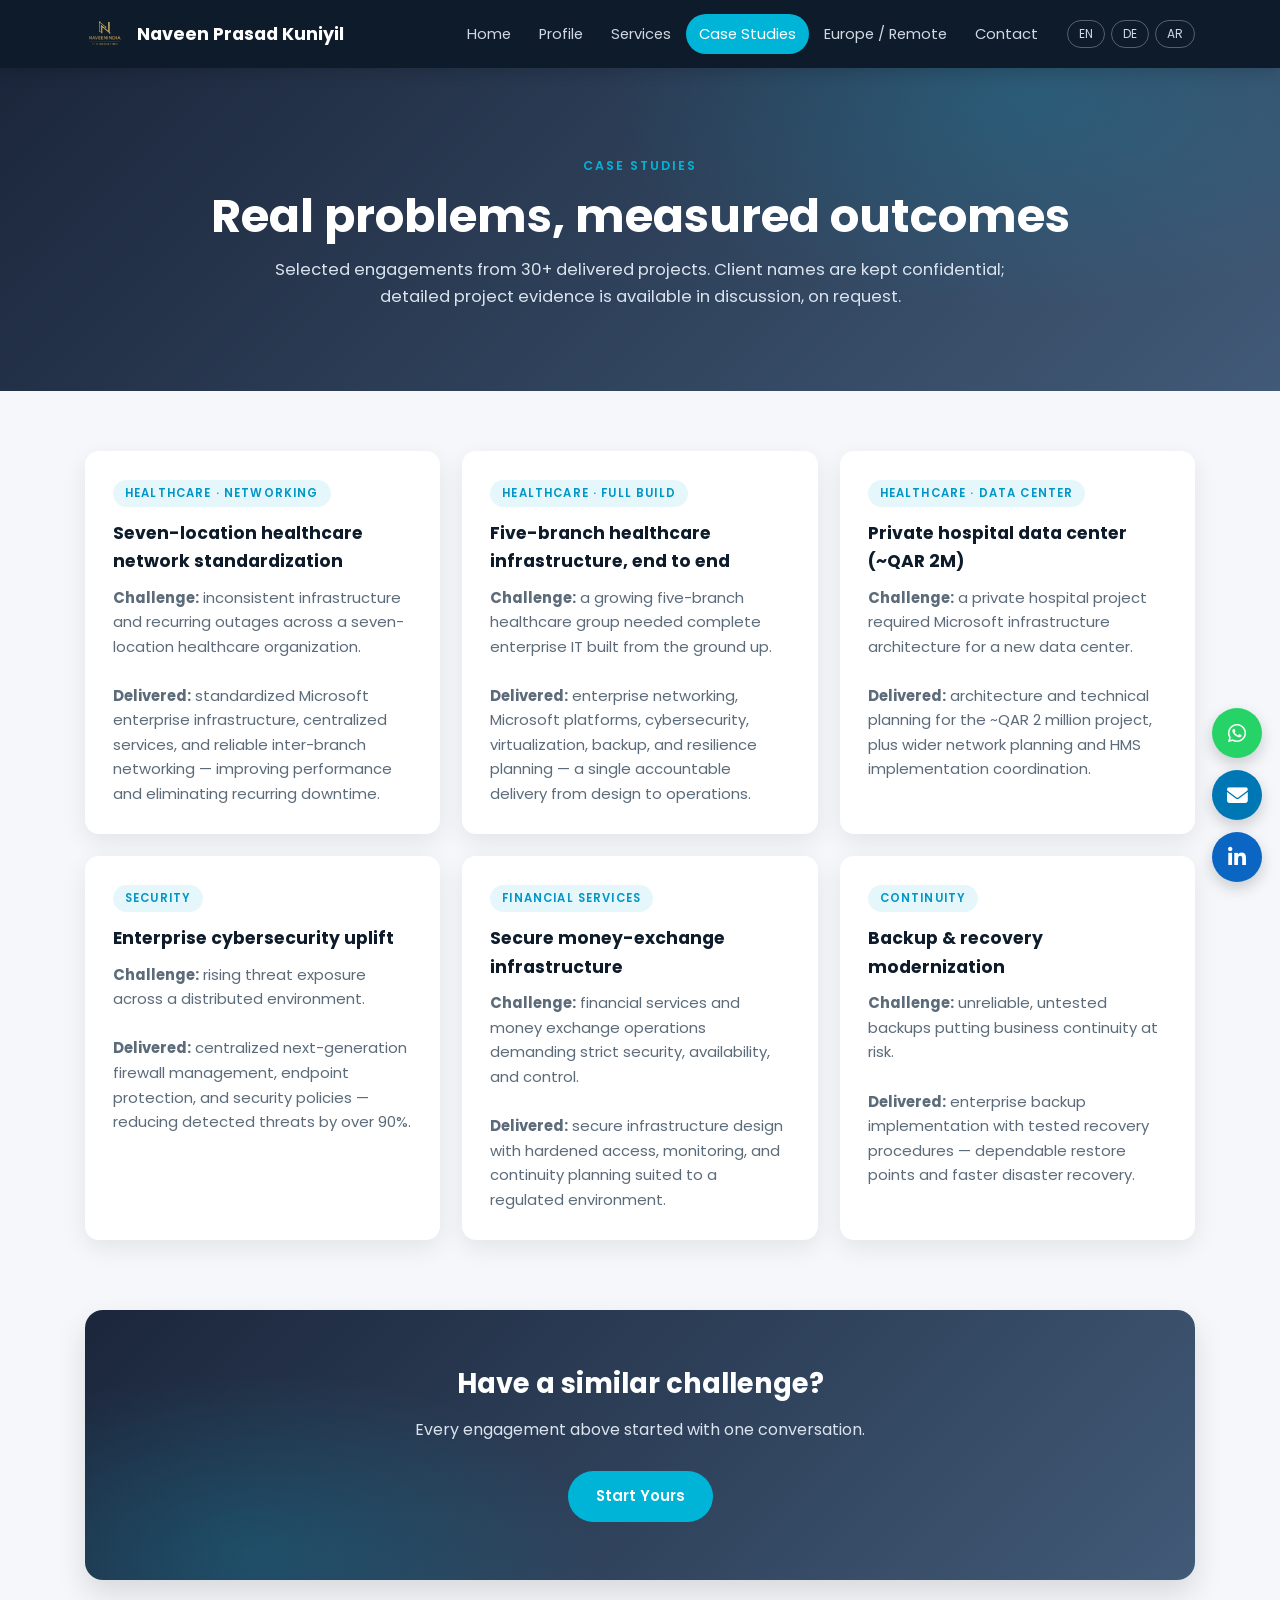
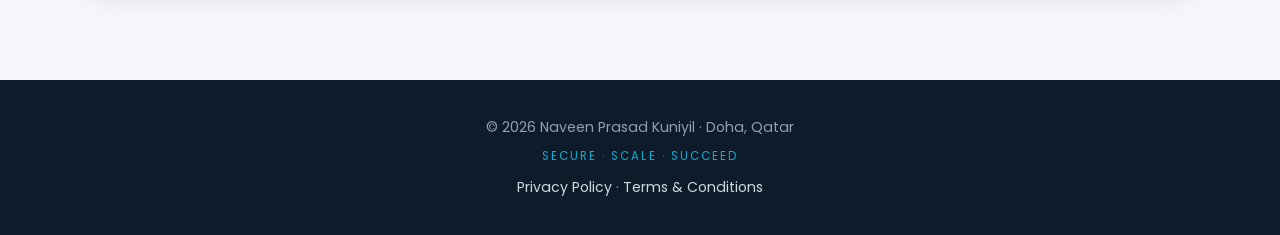
==== commit c6f5f7f6: "Add files via upload" ====
--- a/case-studies.html
+++ b/case-studies.html
@@ -6,8 +6,7 @@
 <title>Case Studies | Naveen Prasad Kuniyil | IT Consulting Qatar</title>
 <meta name="description" content="Selected IT consulting case studies: healthcare network standardization, hospital data center architecture, cybersecurity uplift, and disaster recovery modernization in Qatar.">
 <meta name="keywords" content="IT case studies Qatar, healthcare IT projects, cybersecurity implementation, data center project Qatar, disaster recovery case study">
-<link rel="preconnect" href="https://fonts.googleapis.com">
-<link href="https://fonts.googleapis.com/css2?family=Space+Grotesk:wght@500;600;700&family=Inter:wght@400;500;600&family=IBM+Plex+Mono:wght@400;500&display=swap" rel="stylesheet">
+<link href="https://fonts.googleapis.com/css2?family=Poppins:wght@300;400;600;700&display=swap" rel="stylesheet">
 <link rel="stylesheet" href="https://cdnjs.cloudflare.com/ajax/libs/font-awesome/6.5.0/css/all.min.css">
 <link rel="stylesheet" href="style.css">
 </head>
@@ -64,7 +63,7 @@
 <div class="cta-band">
 <h2>Have a similar challenge?</h2>
 <p>Every engagement above started with one conversation.</p>
-<a class="btn btn-maroon" href="https://calendly.com/naveenprasad-naveen/30min" target="_blank" rel="noopener">Start Yours</a>
+<a class="btn btn-cyan" href="https://calendly.com/naveenprasad-naveen/30min" target="_blank" rel="noopener">Start Yours</a>
 </div>
 </section>
 
--- a/style.css
+++ b/style.css
@@ -1,33 +1,26 @@
 /* ============================================================
-   naveenindia.com — shared stylesheet
-   Palette: ink navy / Qatar maroon / warm sand
-   Type: Space Grotesk (display) · Inter (body) · IBM Plex Mono (labels)
+   naveenindia.com — shared stylesheet v3
+   The original glossy aesthetic (navy gradients, cyan, floating
+   cards, pill buttons) carrying the new content structure.
    ============================================================ */
 :root{
-  --ink:#0E1F33;
-  --ink-2:#16324F;
-  --maroon:#8A1538;
-  --maroon-soft:#F3E6EA;
-  --sand:#F7F5F1;
-  --card:#FFFFFF;
-  --text:#22303E;
-  --muted:#5A6673;
-  --line:#E4E0D8;
-  --radius:10px;
-}
-*{margin:0;padding:0;box-sizing:border-box}
+  --ink:#0d1b2a;
+  --slate:#1b263b;
+  --steel:#415a77;
+  --cyan:#00b4d8;
+  --cyan-dark:#0096c7;
+  --bg:#f5f7fb;
+  --card:#ffffff;
+  --text:#222c37;
+  --muted:#5c6b7a;
+  --radius:14px;
+  --shadow:0 8px 25px rgba(0,0,0,.08);
+  --shadow-lift:0 14px 30px rgba(0,0,0,.12);
+}
+*{margin:0;padding:0;box-sizing:border-box;font-family:'Poppins',sans-serif}
 html{scroll-behavior:smooth}
-body{
-  font-family:'Inter',system-ui,sans-serif;
-  background:var(--sand);
-  color:var(--text);
-  line-height:1.65;
-  font-size:16px;
-  overflow-x:hidden;
-  top:0 !important;
-}
-h1,h2,h3,.display{font-family:'Space Grotesk',sans-serif;letter-spacing:-.01em}
-a{color:var(--maroon);text-decoration:none}
+body{background:var(--bg);color:var(--text);line-height:1.65;font-size:16px;overflow-x:hidden;top:0 !important}
+a{color:var(--cyan-dark);text-decoration:none}
 a:hover{text-decoration:underline}
 img{max-width:100%}
 
@@ -37,170 +30,168 @@
 
 /* ---------- header ---------- */
 header.site{
-  background:var(--ink);
-  color:#fff;
-  position:sticky;top:0;z-index:999;
-  border-bottom:3px solid var(--maroon);
-}
-.nav{
-  max-width:1120px;margin:0 auto;padding:14px 22px;
-  display:flex;align-items:center;gap:18px;flex-wrap:wrap;
-}
-.brand{display:flex;align-items:center;gap:11px;color:#fff;font-family:'Space Grotesk';font-weight:700;font-size:1.05rem}
+  background:var(--ink);color:#fff;position:sticky;top:0;z-index:999;
+  box-shadow:0 4px 15px rgba(0,0,0,.15);
+}
+.nav{max-width:1150px;margin:0 auto;padding:14px 20px;display:flex;align-items:center;gap:16px;flex-wrap:wrap}
+.brand{display:flex;align-items:center;gap:12px;color:#fff;font-weight:700;font-size:1.1rem}
 .brand:hover{text-decoration:none}
-.brand img{height:38px;width:auto}
-.nav-links{display:flex;gap:4px;margin-left:auto;flex-wrap:wrap}
-.nav-links a{
-  color:#C9D4E0;font-size:.9rem;padding:7px 12px;border-radius:6px;
-}
-.nav-links a:hover{color:#fff;background:rgba(255,255,255,.08);text-decoration:none}
-.nav-links a.active{color:#fff;background:var(--maroon)}
+.brand img{height:40px;width:auto}
+.nav-links{display:flex;gap:2px;margin-left:auto;flex-wrap:wrap}
+.nav-links a{color:#cfd8e3;font-size:.92rem;padding:8px 13px;border-radius:20px;transition:.25s}
+.nav-links a:hover{color:#fff;background:rgba(255,255,255,.1);text-decoration:none}
+.nav-links a.active{color:#fff;background:var(--cyan)}
 .lang-switch{display:flex;gap:6px}
 .lang-switch button{
-  background:transparent;color:#C9D4E0;border:1px solid rgba(255,255,255,.25);
-  border-radius:6px;padding:4px 9px;font-size:.75rem;cursor:pointer;
-  font-family:'IBM Plex Mono',monospace;
-}
-.lang-switch button:hover{color:#fff;border-color:#fff}
+  background:transparent;color:#cfd8e3;border:1px solid rgba(255,255,255,.3);
+  border-radius:20px;padding:4px 11px;font-size:.75rem;cursor:pointer;transition:.25s;
+}
+.lang-switch button:hover{color:var(--ink);background:#fff;border-color:#fff}
 .menu-btn{display:none;background:none;border:none;color:#fff;font-size:1.4rem;cursor:pointer;margin-left:auto}
 
 /* ---------- hero ---------- */
 .hero{
-  background:linear-gradient(160deg,var(--ink) 0%,var(--ink-2) 100%);
-  color:#fff;padding:72px 22px 56px;
-}
-.hero-inner{max-width:1120px;margin:0 auto}
-.hero .eyebrow{color:#D9A5B4}
-.hero h1{font-size:clamp(2rem,5vw,3.3rem);line-height:1.12;max-width:16ch}
-.hero p.lead{color:#C9D4E0;max-width:60ch;margin-top:18px;font-size:1.05rem}
-.hero .cta{margin-top:30px;display:flex;gap:12px;flex-wrap:wrap}
+  background:linear-gradient(135deg,var(--slate),var(--steel));
+  color:#fff;padding:88px 20px 72px;text-align:center;position:relative;overflow:hidden;
+}
+.hero::after{
+  content:"";position:absolute;inset:0;pointer-events:none;
+  background:radial-gradient(600px 300px at 80% 10%,rgba(0,180,216,.18),transparent 70%);
+}
+.hero-inner{max-width:900px;margin:0 auto;position:relative;z-index:1}
+.hero img.hero-logo{width:200px;margin-bottom:20px;filter:drop-shadow(0 8px 20px rgba(0,0,0,.25))}
 .hero img.photo{
-  width:132px;height:132px;border-radius:50%;object-fit:cover;
-  border:3px solid var(--maroon);margin-bottom:22px;
-}
-
-/* status line — signature element */
-.statusline{
-  background:var(--ink);
-  border-top:1px solid rgba(255,255,255,.12);
-  padding:0 22px;
-}
-.statusline .row{
-  max-width:1120px;margin:0 auto;display:flex;flex-wrap:wrap;
-}
-.statusline .cell{
-  font-family:'IBM Plex Mono',monospace;font-size:.8rem;color:#C9D4E0;
-  padding:13px 26px 13px 0;display:flex;align-items:baseline;gap:8px;
-}
-.statusline .cell b{color:#fff;font-size:1.05rem;font-weight:600}
-.statusline .cell::before{content:"▸";color:var(--maroon);}
+  width:165px;height:165px;border-radius:50%;object-fit:cover;
+  border:5px solid #fff;box-shadow:0 10px 25px rgba(0,0,0,.25);margin-bottom:20px;
+}
+.hero .eyebrow{color:var(--cyan);margin-bottom:12px}
+.hero h1{font-size:clamp(2rem,5vw,2.9rem);line-height:1.15;margin-bottom:14px}
+.hero p.lead{color:#dbe4ee;max-width:760px;margin:0 auto 8px;font-size:1.03rem}
+.hero .cta{margin-top:26px;display:flex;gap:6px;justify-content:center;flex-wrap:wrap}
+
+/* stat cards */
+.stats{
+  max-width:1150px;margin:-38px auto 0;padding:0 20px;position:relative;z-index:2;
+  display:grid;grid-template-columns:repeat(auto-fit,minmax(200px,1fr));gap:18px;
+}
+.stat{
+  background:var(--card);padding:26px 22px;border-radius:var(--radius);
+  box-shadow:var(--shadow);text-align:center;transition:.3s;
+}
+.stat:hover{transform:translateY(-6px);box-shadow:var(--shadow-lift)}
+.stat b{display:block;font-size:2.1rem;color:var(--cyan);font-weight:700;line-height:1.2}
+.stat span{color:var(--muted);font-size:.88rem}
 
 /* ---------- layout ---------- */
-main{max-width:1120px;margin:0 auto;padding:56px 22px}
-section{margin-bottom:64px}
+main{max-width:1150px;margin:0 auto;padding:60px 20px 30px}
+section{margin-bottom:70px}
 .eyebrow{
-  font-family:'IBM Plex Mono',monospace;font-size:.75rem;letter-spacing:.14em;
-  text-transform:uppercase;color:var(--maroon);display:block;margin-bottom:10px;
-}
-.eyebrow::before{content:"— "}
-h2.section-title{font-size:1.7rem;color:var(--ink);margin-bottom:22px}
-.intro{max-width:70ch;color:var(--muted)}
+  display:block;text-align:center;font-size:.78rem;letter-spacing:.16em;
+  text-transform:uppercase;color:var(--cyan-dark);font-weight:600;margin-bottom:8px;
+}
+h2.section-title{text-align:center;font-size:1.9rem;color:var(--ink);margin-bottom:26px}
+.intro{max-width:800px;margin:0 auto;text-align:center;color:var(--muted)}
 
 /* buttons */
 .btn{
-  display:inline-block;padding:13px 26px;border-radius:8px;font-weight:600;
-  font-size:.93rem;font-family:'Space Grotesk';cursor:pointer;border:none;
-}
-.btn-maroon{background:var(--maroon);color:#fff}
-.btn-maroon:hover{background:#6E0F2C;text-decoration:none}
-.btn-ghost{border:1.5px solid rgba(255,255,255,.5);color:#fff;background:transparent}
-.btn-ghost:hover{background:rgba(255,255,255,.1);text-decoration:none}
+  display:inline-block;padding:13px 28px;margin:6px;border-radius:30px;font-weight:600;
+  font-size:.93rem;cursor:pointer;border:none;transition:.3s;
+}
+.btn-maroon,.btn-cyan{background:var(--cyan);color:#fff}
+.btn-maroon:hover,.btn-cyan:hover{background:var(--cyan-dark);transform:translateY(-2px);text-decoration:none;color:#fff}
+.btn-ghost{border:2px solid #fff;color:#fff;background:transparent}
+.btn-ghost:hover{background:rgba(255,255,255,.14);transform:translateY(-2px);text-decoration:none}
 .btn-ink{background:var(--ink);color:#fff}
-.btn-ink:hover{background:var(--ink-2);text-decoration:none}
+.btn-ink:hover{background:var(--slate);transform:translateY(-2px);text-decoration:none}
 
 /* cards */
-.grid{display:grid;grid-template-columns:repeat(auto-fit,minmax(280px,1fr));gap:18px}
-.grid-3{display:grid;grid-template-columns:repeat(auto-fit,minmax(240px,1fr));gap:18px}
+.grid{display:grid;grid-template-columns:repeat(auto-fit,minmax(290px,1fr));gap:22px}
+.grid-3{display:grid;grid-template-columns:repeat(auto-fit,minmax(250px,1fr));gap:22px}
 .card{
-  background:var(--card);border:1px solid var(--line);border-radius:var(--radius);
-  padding:26px;transition:transform .15s ease,box-shadow .15s ease;
-}
-.card:hover{transform:translateY(-2px);box-shadow:0 10px 24px rgba(14,31,51,.07)}
-.card h3{color:var(--ink);font-size:1.05rem;margin-bottom:9px}
+  background:var(--card);border-radius:var(--radius);padding:28px;
+  box-shadow:var(--shadow);transition:.3s;
+}
+.card:hover{transform:translateY(-6px);box-shadow:var(--shadow-lift)}
+.card h3{color:var(--ink);font-size:1.08rem;margin-bottom:10px}
 .card p,.card li{color:var(--muted);font-size:.93rem}
 .card ul{padding-left:18px}
 .card li{margin-bottom:6px}
+.card .icon{
+  width:52px;height:52px;border-radius:14px;display:flex;align-items:center;justify-content:center;
+  background:linear-gradient(135deg,var(--cyan),var(--cyan-dark));color:#fff;font-size:1.3rem;margin-bottom:16px;
+  box-shadow:0 6px 16px rgba(0,180,216,.35);
+}
 .card .tag{
-  font-family:'IBM Plex Mono',monospace;font-size:.72rem;color:var(--maroon);
-  letter-spacing:.1em;text-transform:uppercase;display:block;margin-bottom:8px;
+  display:inline-block;font-size:.72rem;font-weight:600;letter-spacing:.1em;text-transform:uppercase;
+  color:var(--cyan-dark);background:rgba(0,180,216,.1);border-radius:20px;padding:4px 12px;margin-bottom:12px;
 }
 
 /* experience timeline */
 .job{
-  background:var(--card);border:1px solid var(--line);border-left:4px solid var(--maroon);
-  border-radius:var(--radius);padding:26px;margin-bottom:18px;
-}
+  background:var(--card);border-radius:var(--radius);box-shadow:var(--shadow);
+  border-left:5px solid var(--cyan);padding:28px;margin-bottom:20px;transition:.3s;
+}
+.job:hover{transform:translateY(-4px);box-shadow:var(--shadow-lift)}
 .job .head{display:flex;justify-content:space-between;flex-wrap:wrap;gap:8px}
-.job h3{color:var(--ink);font-size:1.08rem}
-.job .dates{font-family:'IBM Plex Mono',monospace;font-size:.78rem;color:var(--maroon);white-space:nowrap;padding-top:4px}
-.job .org{color:var(--muted);font-size:.9rem;margin:2px 0 14px}
+.job h3{color:var(--ink);font-size:1.1rem}
+.job .dates{
+  font-size:.75rem;font-weight:600;color:var(--cyan-dark);background:rgba(0,180,216,.1);
+  border-radius:20px;padding:5px 13px;height:fit-content;white-space:nowrap;
+}
+.job .org{color:var(--muted);font-size:.9rem;margin:3px 0 14px;font-style:italic}
 .job ul{padding-left:19px}
 .job li{margin-bottom:7px;font-size:.94rem;color:var(--text)}
 
-/* pills */
-.pill-list{display:flex;flex-wrap:wrap;gap:9px}
-.pill{
-  background:var(--card);border:1px solid var(--line);color:var(--ink);
-  border-radius:999px;padding:7px 15px;font-size:.84rem;font-weight:500;
-}
-
-/* sector strip */
-.sectors{display:flex;flex-wrap:wrap;gap:12px}
+/* pills / sectors */
+.pill-list{display:flex;flex-wrap:wrap;gap:10px;justify-content:center}
+.pill{background:var(--card);box-shadow:var(--shadow);color:var(--ink);border-radius:30px;padding:8px 18px;font-size:.86rem;font-weight:500}
+.sectors{display:flex;flex-wrap:wrap;gap:12px;justify-content:center}
 .sectors span{
-  font-family:'IBM Plex Mono',monospace;font-size:.8rem;letter-spacing:.06em;
-  border:1px solid var(--line);background:var(--card);color:var(--muted);
-  padding:9px 16px;border-radius:6px;
+  font-size:.8rem;font-weight:600;letter-spacing:.08em;background:var(--card);color:var(--steel);
+  box-shadow:var(--shadow);padding:10px 20px;border-radius:30px;
 }
 
 /* CTA band */
 .cta-band{
-  background:linear-gradient(160deg,var(--ink) 0%,var(--ink-2) 100%);
-  color:#fff;border-radius:14px;padding:48px 34px;text-align:center;
-}
-.cta-band h2{font-size:1.6rem;margin-bottom:10px}
-.cta-band p{color:#C9D4E0;margin-bottom:24px;max-width:60ch;margin-left:auto;margin-right:auto}
+  background:linear-gradient(135deg,var(--slate),var(--steel));position:relative;overflow:hidden;
+  color:#fff;border-radius:18px;padding:52px 34px;text-align:center;box-shadow:var(--shadow-lift);
+}
+.cta-band::after{
+  content:"";position:absolute;inset:0;pointer-events:none;
+  background:radial-gradient(500px 260px at 15% 90%,rgba(0,180,216,.2),transparent 70%);
+}
+.cta-band h2,.cta-band p,.cta-band a{position:relative;z-index:1}
+.cta-band h2{font-size:1.7rem;margin-bottom:10px}
+.cta-band p{color:#dbe4ee;margin-bottom:22px;max-width:640px;margin-left:auto;margin-right:auto}
 
 /* contact page */
 .contact-form input,.contact-form textarea{
-  width:100%;padding:14px;margin-bottom:14px;border:1px solid var(--line);
-  border-radius:8px;font-family:'Inter';font-size:.95rem;background:#fff;color:var(--text);
-}
-.contact-form input:focus,.contact-form textarea:focus{outline:2px solid var(--maroon);border-color:transparent}
+  width:100%;padding:15px;margin-bottom:14px;border:1px solid #e1e7ef;border-radius:12px;
+  font-size:.95rem;background:#fff;color:var(--text);box-shadow:var(--shadow);
+}
+.contact-form input:focus,.contact-form textarea:focus{outline:2px solid var(--cyan);border-color:transparent}
 .contact-form textarea{min-height:150px;resize:vertical}
-iframe.calendly{width:100%;height:680px;border:1px solid var(--line);border-radius:var(--radius);background:#fff}
-#status{font-family:'IBM Plex Mono',monospace;font-size:.82rem;color:var(--maroon);margin-top:4px}
+iframe.calendly{width:100%;height:680px;border:none;border-radius:var(--radius);background:#fff;box-shadow:var(--shadow)}
+#status{font-size:.85rem;color:var(--cyan-dark);margin-top:4px;font-weight:600}
 
 /* float icons */
-.float-icons{position:fixed;right:18px;bottom:18px;display:flex;flex-direction:column;gap:11px;z-index:998}
+.float-icons{position:fixed;right:18px;bottom:18px;display:flex;flex-direction:column;gap:12px;z-index:998}
 .float-icons a{
-  width:48px;height:48px;border-radius:50%;display:flex;align-items:center;justify-content:center;
-  color:#fff;font-size:1.25rem;box-shadow:0 6px 18px rgba(14,31,51,.25);
-}
-.float-icons a:hover{text-decoration:none;transform:scale(1.07)}
+  width:50px;height:50px;border-radius:50%;display:flex;align-items:center;justify-content:center;
+  color:#fff;font-size:1.3rem;box-shadow:0 6px 15px rgba(0,0,0,.18);transition:.25s;
+}
+.float-icons a:hover{transform:scale(1.1);text-decoration:none;color:#fff}
 .float-icons .whatsapp{background:#25D366}
-.float-icons .email{background:var(--maroon)}
+.float-icons .email{background:#0077b5}
 .float-icons .linkedin{background:#0A66C2}
 
 /* footer */
-footer.site{
-  background:var(--ink);color:#8FA1B3;text-align:center;
-  padding:34px 22px;font-size:.85rem;border-top:3px solid var(--maroon);
-}
-footer.site .foot-tag{font-family:'IBM Plex Mono',monospace;font-size:.72rem;letter-spacing:.1em;margin-top:6px}
-footer.site a{color:#C9D4E0}
+footer.site{background:var(--ink);color:#8fa1b3;text-align:center;padding:36px 20px;font-size:.88rem}
+footer.site .foot-tag{letter-spacing:.18em;font-size:.72rem;margin-top:8px;color:var(--cyan)}
+footer.site a{color:#cfd8e3}
 
 /* accessibility & motion */
-:focus-visible{outline:2px solid var(--maroon);outline-offset:2px}
+:focus-visible{outline:2px solid var(--cyan);outline-offset:2px}
 @media (prefers-reduced-motion:reduce){
   *,*::before,*::after{animation:none !important;transition:none !important}
   html{scroll-behavior:auto}
@@ -209,12 +200,10 @@
 /* ---------- responsive ---------- */
 @media(max-width:840px){
   .menu-btn{display:block}
-  .nav-links{
-    display:none;flex-direction:column;width:100%;gap:2px;padding-top:8px;
-  }
+  .nav-links{display:none;flex-direction:column;width:100%;gap:2px;padding-top:8px}
   .nav-links.open{display:flex}
-  .nav-links a{padding:11px 12px}
+  .nav-links a{padding:12px;border-radius:10px}
   .lang-switch{margin-left:0}
-  .statusline .cell{padding:10px 18px 10px 0}
-  .hero{padding:52px 22px 42px}
-}
+  .hero{padding:60px 20px 60px}
+  .stats{margin-top:-30px}
+}
